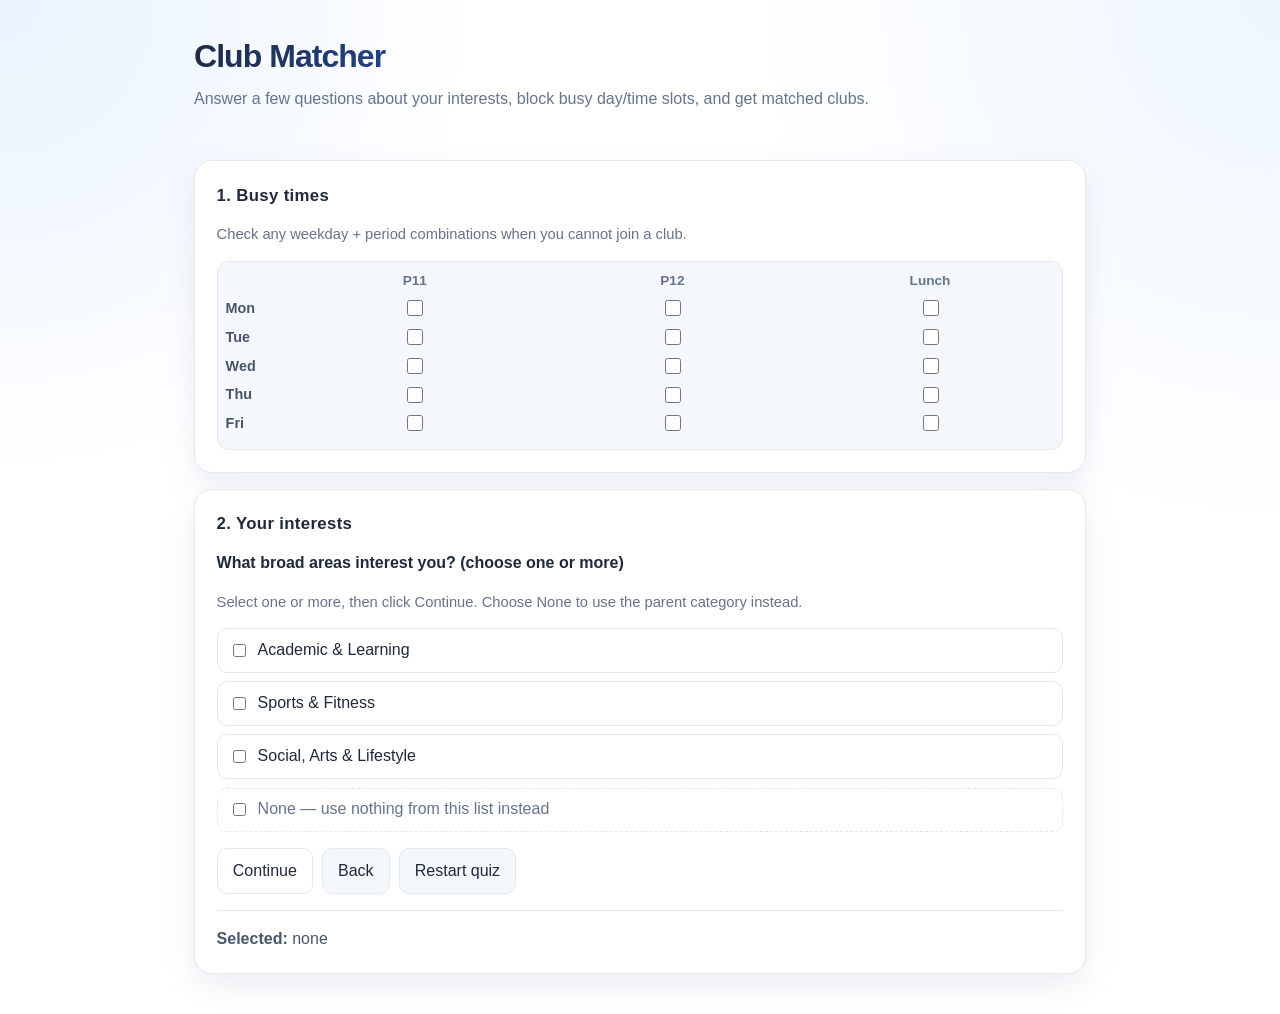
==== docs/index.html @ 9f82d96c "Refresh 229-club dataset, hierarchy tags, and coverage-based recommender - Re-parse school site outp" ====
<!DOCTYPE html>
<html lang="en">
<head>
  <meta charset="UTF-8">
  <meta name="viewport" content="width=device-width, initial-scale=1.0">
  <title>Club Matcher</title>
  <link rel="stylesheet" href="styles.css">
</head>
<body>
  <header>
    <h1>Club Matcher</h1>
    <p>Answer a few questions about your interests, block busy day/time slots, and get matched clubs.</p>
  </header>

  <main>
    <section class="panel">
      <h2>1. Busy times</h2>
      <p class="hint">Check any weekday + period combinations when you cannot join a club.</p>
      <div id="slot-grid" class="slot-grid"></div>
    </section>

    <section class="panel">
      <h2>2. Your interests</h2>
      <div id="quiz-panel" class="mode-panel">
        <div class="quiz-question-row">
          <p id="quiz-question" class="quiz-question"></p>
          <p id="quiz-tag-warning" class="tag-limit-warning hidden">Maximum 10 tags reached.</p>
        </div>
        <p id="quiz-hint" class="hint"></p>
        <div id="quiz-options" class="quiz-options"></div>
        <div class="quiz-actions">
          <button type="button" id="quiz-continue">Continue</button>
          <button type="button" id="quiz-back" class="secondary" disabled>Back</button>
          <button type="button" id="quiz-restart" class="secondary">Restart quiz</button>
        </div>
      </div>

      <div class="selected-tags">
        <strong>Selected:</strong>
        <span id="selected-tags">none</span>
      </div>
    </section>

    <section id="results-section" class="panel hidden">
      <h2>Recommendations</h2>
      <p id="results-summary" class="meta"></p>
      <div id="results"></div>
    </section>

    <p id="error" class="error hidden"></p>
  </main>

  <script src="engine.js"></script>
  <script src="app.js"></script>
</body>
</html>
---- docs/styles.css ----
:root {
  --bg: #ffffff;
  --bg-soft: #f4f8fc;
  --card: #ffffff;
  --card-border: #e2e8f0;
  --text: #1e293b;
  --muted: #64748b;
  --accent: #3b82f6;
  --accent-2: #60a5fa;
  --accent-soft: rgba(59, 130, 246, 0.09);
  --border: #e2e8f0;
  --danger: #e11d48;
  --shadow: 0 12px 30px rgba(148, 163, 184, 0.18);
}

* {
  box-sizing: border-box;
}

body {
  margin: 0;
  min-height: 100vh;
  font-family: "Inter", -apple-system, BlinkMacSystemFont, "Segoe UI", sans-serif;
  color: var(--text);
  line-height: 1.55;
  background:
    radial-gradient(circle at top left, rgba(96, 165, 250, 0.14), transparent 30%),
    radial-gradient(circle at top right, rgba(147, 197, 253, 0.16), transparent 34%),
    var(--bg);
}

header,
main {
  max-width: 940px;
  margin: 0 auto;
  padding: 1.5rem;
}

header {
  padding-top: 2rem;
}

header h1 {
  margin: 0 0 0.35rem;
  font-size: 2rem;
  letter-spacing: -0.03em;
  background: linear-gradient(135deg, #1e293b 0%, #2563eb 55%, #38bdf8 100%);
  -webkit-background-clip: text;
  background-clip: text;
  color: transparent;
}

header p {
  margin: 0;
  color: var(--muted);
}

.panel {
  background: var(--card);
  border: 1px solid var(--card-border);
  border-radius: 18px;
  padding: 1.35rem;
  margin-bottom: 1rem;
  box-shadow: var(--shadow);
}

.panel h2 {
  margin-top: 0;
  font-size: 1.05rem;
  letter-spacing: 0.02em;
  color: var(--text);
}

.hint,
.meta {
  color: var(--muted);
  font-size: 0.92rem;
}

button {
  border: 1px solid var(--border);
  background: #ffffff;
  color: var(--text);
  border-radius: 10px;
  padding: 0.6rem 0.95rem;
  cursor: pointer;
  font: inherit;
  transition: transform 0.15s ease, border-color 0.15s ease, background 0.15s ease;
}

button:hover {
  transform: translateY(-1px);
  border-color: var(--accent);
}

#recommend-btn {
  background: linear-gradient(135deg, var(--accent) 0%, var(--accent-2) 100%);
  border-color: transparent;
  color: #ffffff;
  font-weight: 700;
  box-shadow: 0 8px 20px rgba(59, 130, 246, 0.28);
}

.secondary {
  background: var(--bg-soft);
}

.hidden {
  display: none !important;
}

.quiz-question {
  font-weight: 600;
  margin: 0;
  color: var(--text);
}

.quiz-question-row {
  display: flex;
  flex-wrap: wrap;
  align-items: center;
  gap: 0.75rem;
  margin-bottom: 0.75rem;
}

.tag-limit-warning {
  color: var(--danger);
  font-size: 0.88rem;
  font-weight: 600;
  margin: 0;
}

.quiz-options {
  display: grid;
  gap: 0.55rem;
}

.quiz-actions {
  display: flex;
  flex-wrap: wrap;
  gap: 0.55rem;
  margin-top: 1rem;
}

.slot-grid {
  display: block;
  margin-top: 0.75rem;
  overflow-x: auto;
  padding: 0.5rem;
  border-radius: 12px;
  background: var(--bg-soft);
  border: 1px solid var(--border);
}

.slot-row {
  display: grid;
  grid-template-columns: 3.5rem repeat(3, minmax(2.5rem, 1fr));
  gap: 0.55rem;
  align-items: center;
  margin-bottom: 0.4rem;
  min-width: 14rem;
}

.slot-header span {
  font-size: 0.85rem;
  font-weight: 600;
  color: var(--muted);
  text-align: center;
}

.slot-day {
  font-size: 0.9rem;
  font-weight: 600;
  color: #475569;
}

.slot-cell {
  display: flex;
  justify-content: center;
}

.slot-cell input {
  width: 1rem;
  height: 1rem;
  accent-color: var(--accent);
}

.quiz-check {
  display: flex;
  align-items: center;
  gap: 0.55rem;
  padding: 0.55rem 0.7rem;
  border: 1px solid var(--border);
  border-radius: 10px;
  background: #ffffff;
}

.quiz-check:hover {
  border-color: var(--accent);
  background: var(--accent-soft);
}

.quiz-none {
  border-style: dashed;
  color: var(--muted);
}

.club-description {
  margin-top: 0.75rem;
  border-top: 1px solid var(--border);
  padding-top: 0.55rem;
}

.club-description summary {
  cursor: pointer;
  color: var(--accent);
  font-weight: 600;
  font-size: 0.92rem;
}

.club-description p {
  margin: 0.5rem 0 0;
  color: var(--muted);
  font-size: 0.92rem;
}

.below {
  color: var(--muted);
  font-size: 0.85rem;
  font-weight: 500;
}

.selected-tags {
  margin-top: 1rem;
  padding-top: 1rem;
  border-top: 1px solid var(--border);
  color: #475569;
}

.actions {
  display: flex;
  gap: 0.75rem;
}

.card {
  border: 1px solid var(--card-border);
  border-radius: 14px;
  padding: 1.1rem 1.15rem;
  margin-top: 0.8rem;
  background: #ffffff;
  transition: border-color 0.15s ease, transform 0.15s ease, box-shadow 0.15s ease;
}

.card:hover {
  border-color: var(--accent);
  transform: translateY(-1px);
  box-shadow: 0 8px 20px rgba(148, 163, 184, 0.18);
}

.card h3 {
  margin: 0 0 0.4rem;
  color: var(--text);
}

.score {
  color: var(--accent);
  font-weight: 700;
}

.tags-row {
  display: inline-flex;
  flex-wrap: wrap;
  gap: 0.35rem;
}

.tag-chip-sm {
  display: inline-block;
  padding: 0.15rem 0.55rem;
  border-radius: 999px;
  font-size: 0.82rem;
  font-weight: 600;
  border: 1px solid var(--border);
  background: var(--bg-soft);
  color: var(--muted);
}

.tag-chip-sm.tag-matched {
  background: var(--accent-soft);
  border-color: var(--accent);
  color: var(--accent);
}

.error {
  color: #b91c1c;
  background: #fef2f2;
  border: 1px solid #fecaca;
  border-radius: 10px;
  padding: 0.75rem 1rem;
}

@media (max-width: 640px) {
  header h1 {
    font-size: 1.65rem;
  }

  .actions {
    flex-direction: column;
  }

  .actions button {
    width: 100%;
  }
}
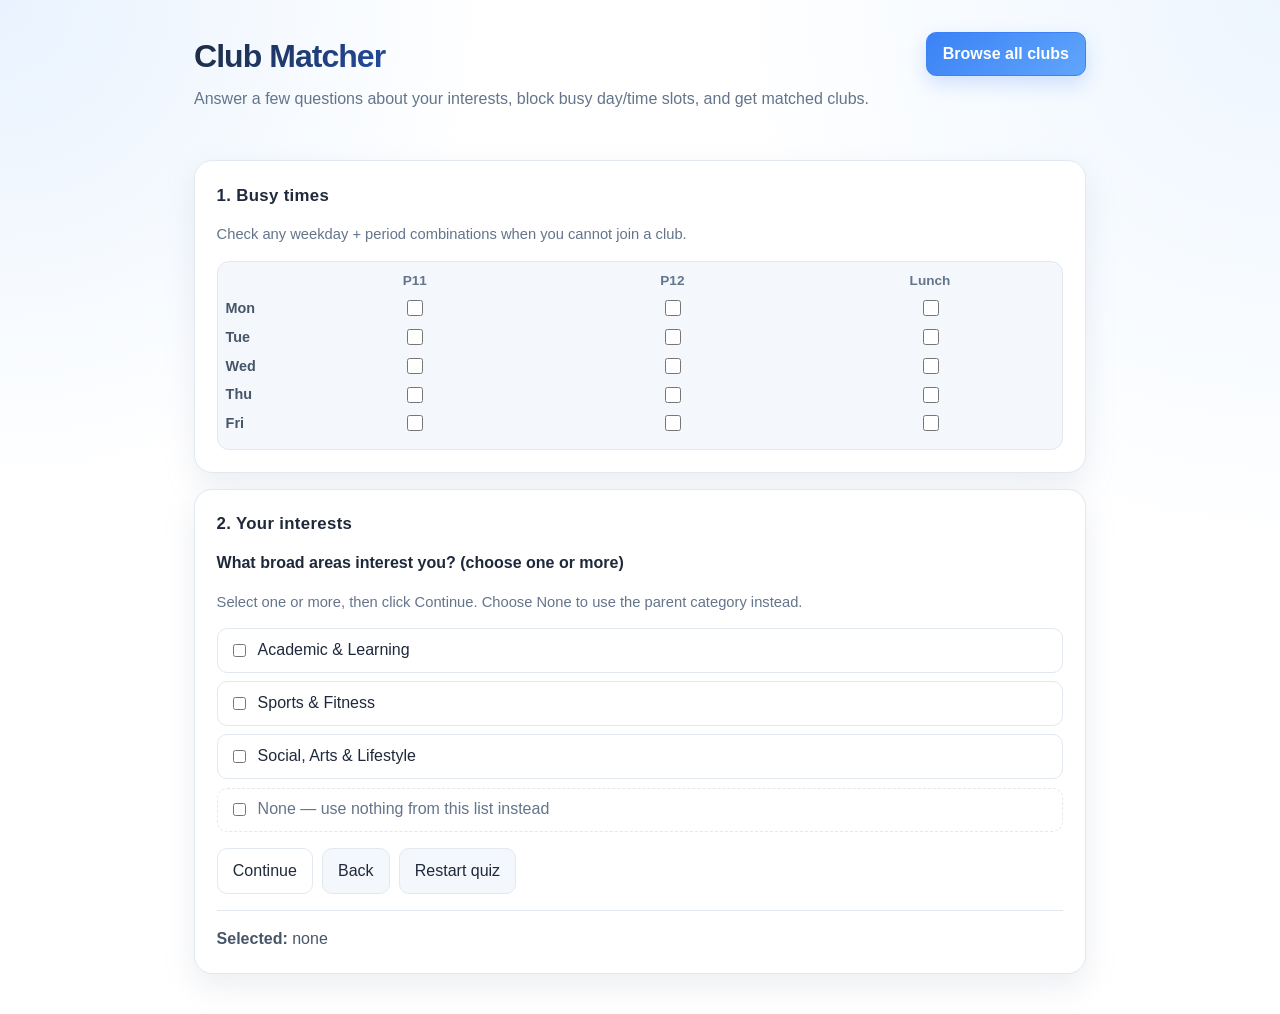
==== commit de920762: "Add all-clubs database page with compact list - New clubs.html lists all 229 clubs in thin rows: num" ====
--- a/docs/index.html
+++ b/docs/index.html
@@ -7,9 +7,12 @@
   <link rel="stylesheet" href="styles.css">
 </head>
 <body>
-  <header>
-    <h1>Club Matcher</h1>
-    <p>Answer a few questions about your interests, block busy day/time slots, and get matched clubs.</p>
+  <header class="header-row">
+    <div>
+      <h1>Club Matcher</h1>
+      <p>Answer a few questions about your interests, block busy day/time slots, and get matched clubs.</p>
+    </div>
+    <a class="btn-link" href="clubs.html">Browse all clubs</a>
   </header>
 
   <main>
--- a/docs/styles.css
+++ b/docs/styles.css
@@ -311,3 +311,104 @@
     width: 100%;
   }
 }
+
+.header-row {
+  display: flex;
+  justify-content: space-between;
+  align-items: flex-start;
+  gap: 1rem;
+  flex-wrap: wrap;
+}
+
+.btn-link {
+  display: inline-block;
+  border: 1px solid var(--accent);
+  background: linear-gradient(135deg, var(--accent) 0%, var(--accent-2) 100%);
+  color: #ffffff;
+  border-radius: 10px;
+  padding: 0.55rem 1rem;
+  font: inherit;
+  font-weight: 600;
+  text-decoration: none;
+  white-space: nowrap;
+  box-shadow: 0 8px 20px rgba(59, 130, 246, 0.22);
+  transition: transform 0.15s ease, box-shadow 0.15s ease;
+}
+
+.btn-link:hover {
+  transform: translateY(-1px);
+  box-shadow: 0 10px 24px rgba(59, 130, 246, 0.3);
+}
+
+.clubs-list {
+  display: flex;
+  flex-direction: column;
+}
+
+.club-row {
+  border-bottom: 1px solid var(--border);
+  padding: 6px 4px;
+  font-size: 0.9rem;
+}
+
+.club-row:last-child {
+  border-bottom: none;
+}
+
+.club-head {
+  display: flex;
+  align-items: baseline;
+  gap: 8px;
+  flex-wrap: wrap;
+}
+
+.club-no {
+  color: var(--muted);
+  font-size: 0.78em;
+  min-width: 2.2em;
+  text-align: right;
+}
+
+.club-name {
+  font-weight: 650;
+  color: var(--text);
+}
+
+.club-meta {
+  color: var(--muted);
+  font-size: 0.82em;
+}
+
+.club-tags {
+  margin-top: 2px;
+  font-size: 0.8em;
+  color: var(--muted);
+}
+
+.tags-label {
+  color: var(--muted);
+}
+
+.tag-chip {
+  display: inline-block;
+  background: var(--accent-soft);
+  border: 1px solid #d6e4f5;
+  color: #2456a6;
+  border-radius: 999px;
+  padding: 0 8px;
+  margin-right: 4px;
+  font-size: 0.86em;
+  line-height: 1.5;
+}
+
+.club-desc {
+  margin-top: 3px;
+  font-size: 0.8em;
+  color: #526069;
+  line-height: 1.45;
+  overflow-wrap: anywhere;
+}
+
+.muted {
+  color: var(--muted);
+}
